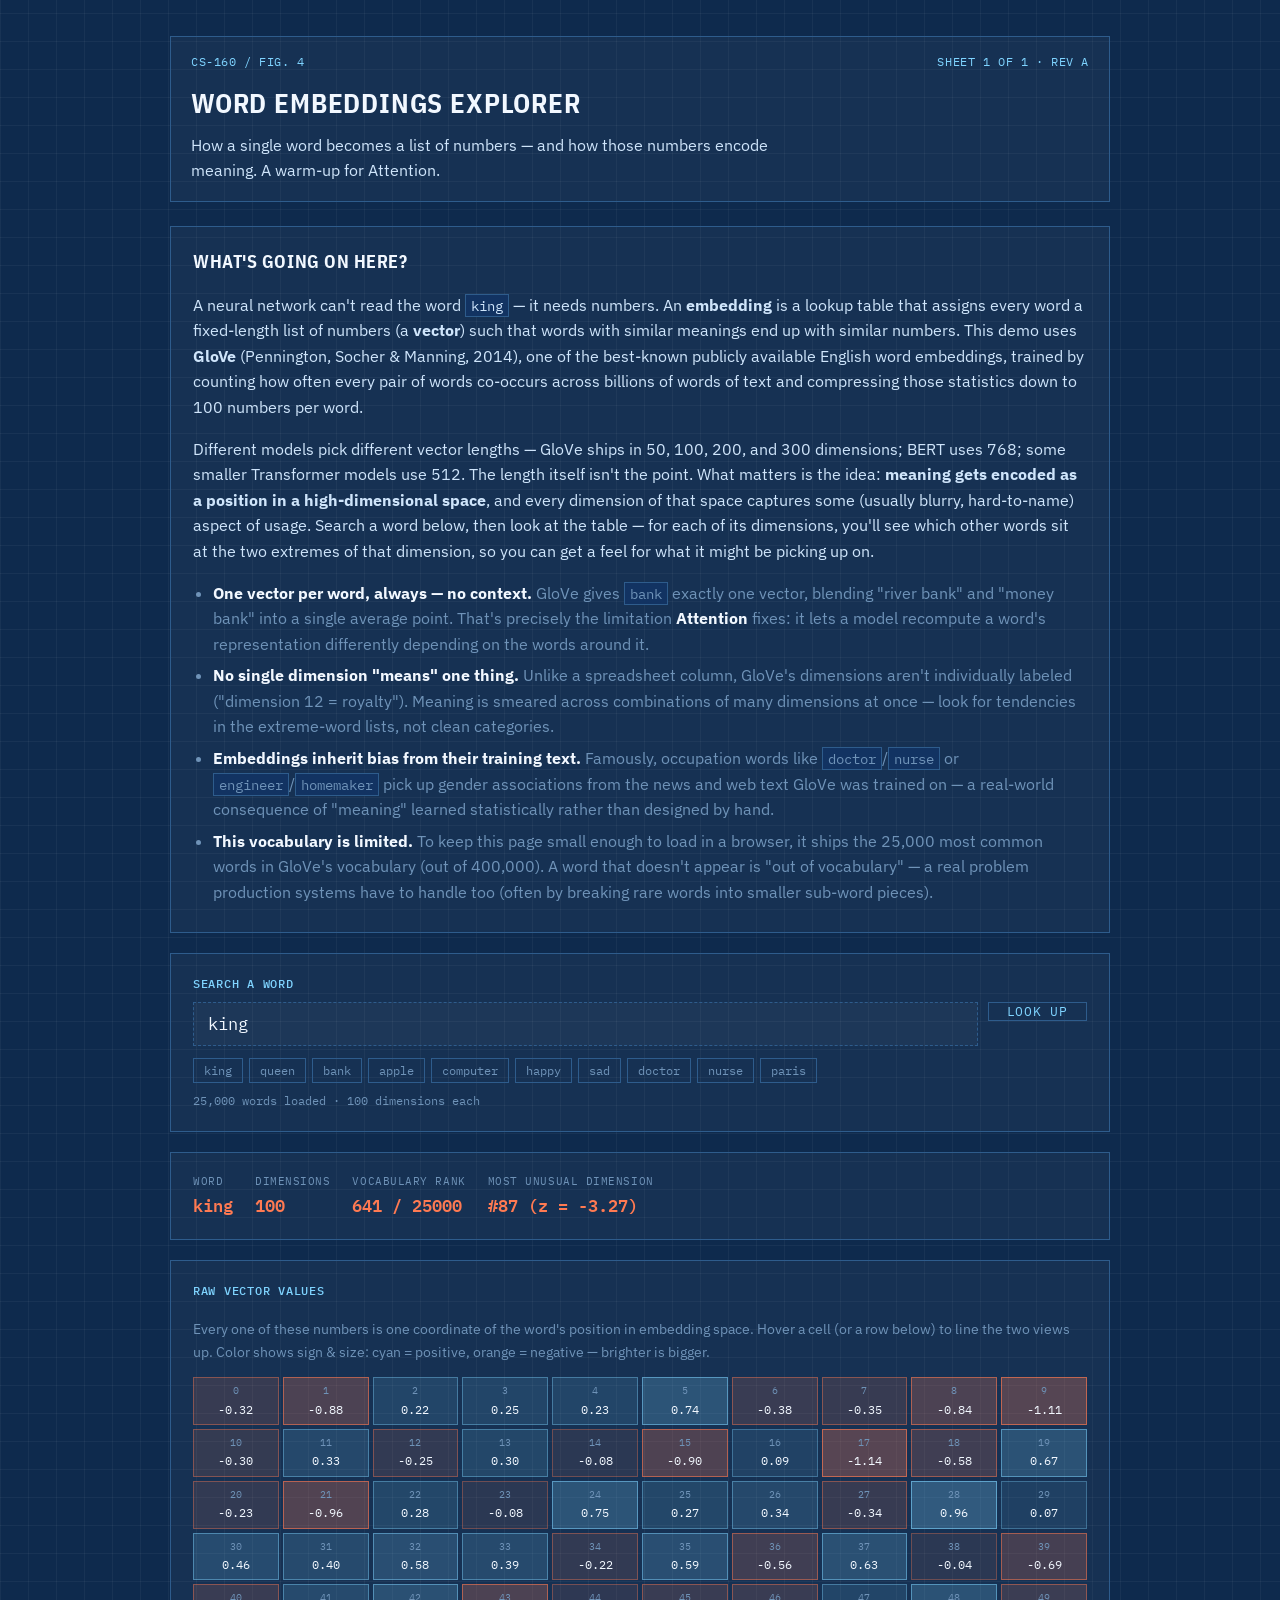
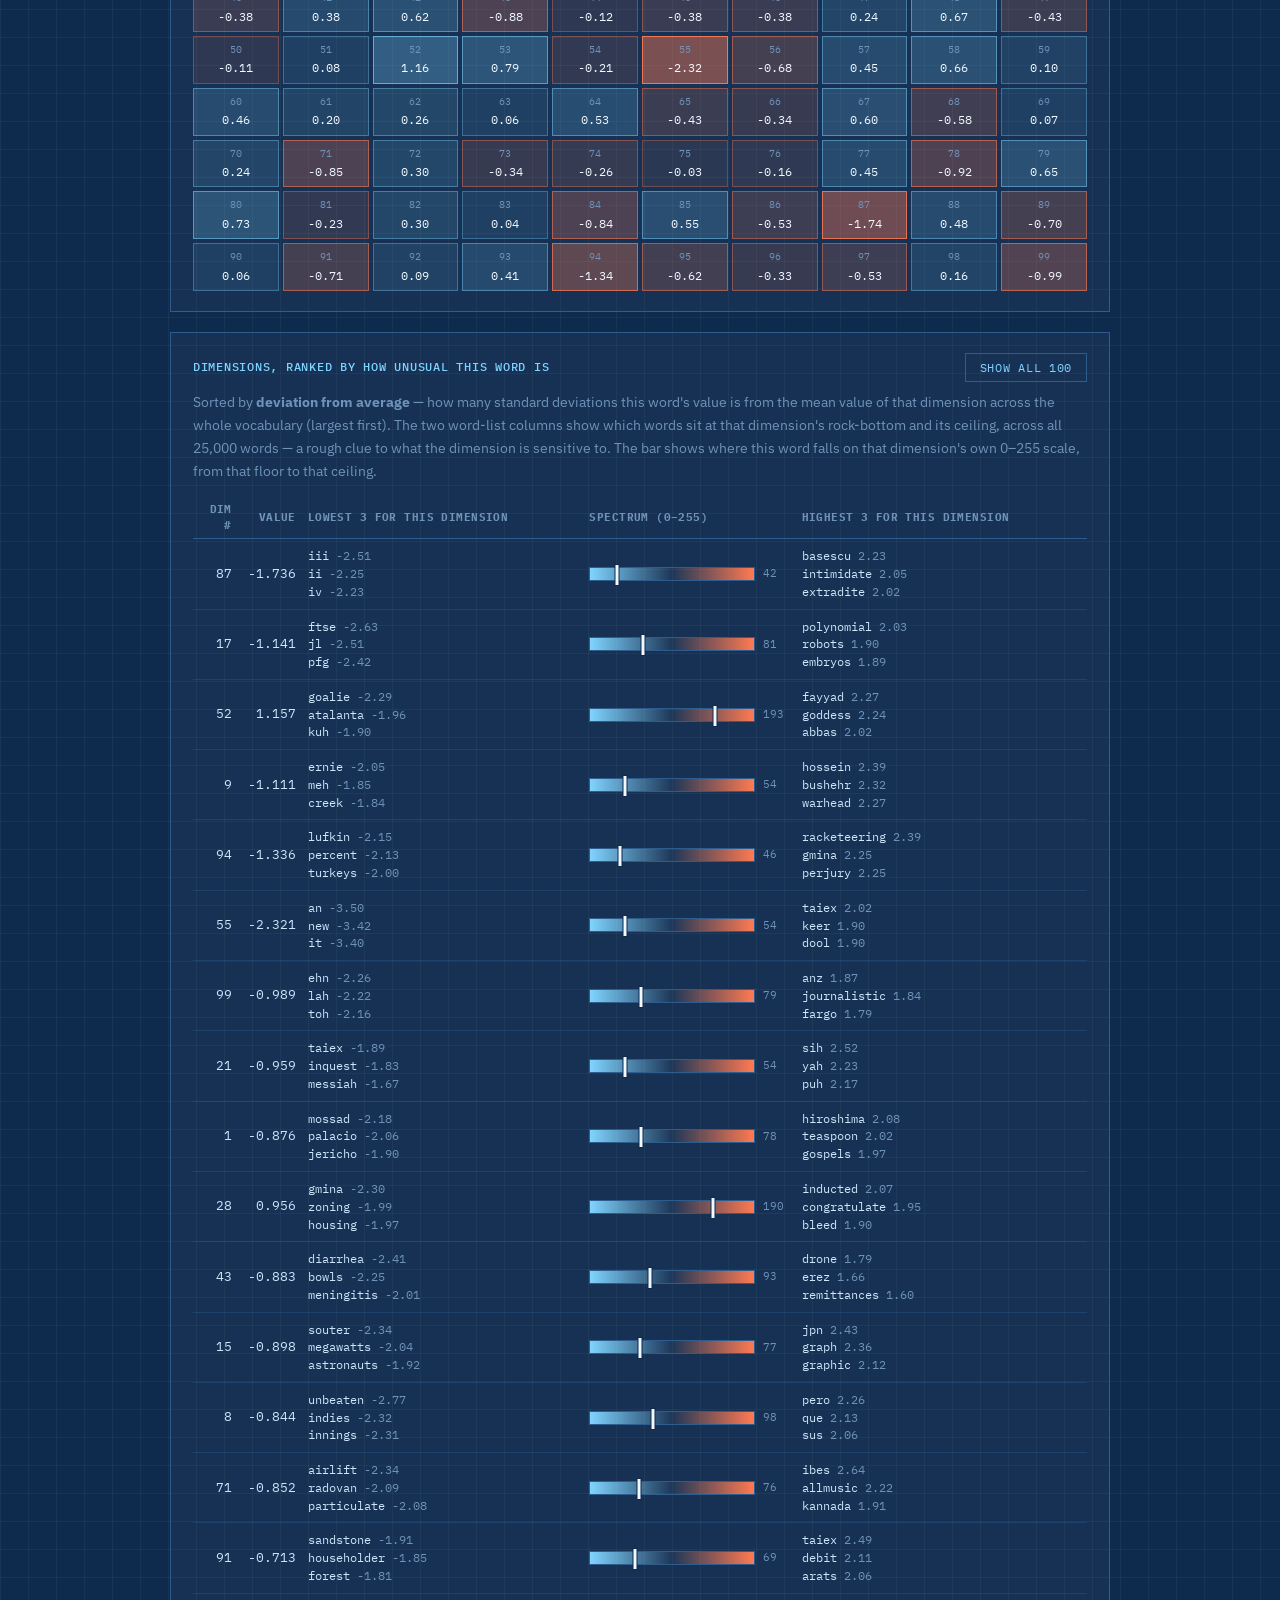
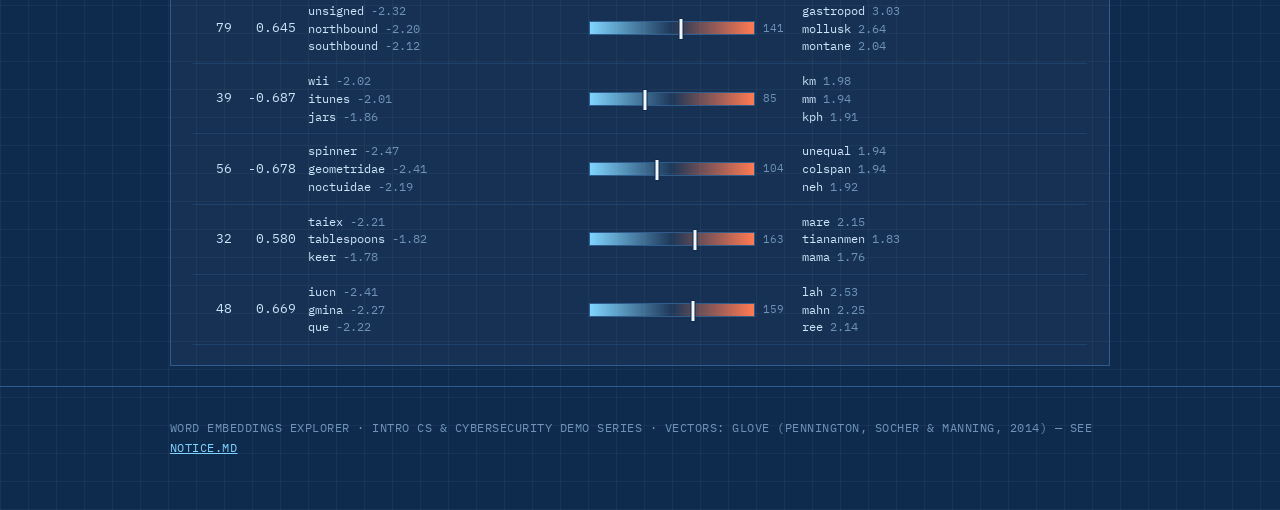
==== embeddings/index.html @ fc326fc6 "Add Word Embeddings Explorer demo Lets a student search a word and see its real 100-dimensional GloV" ====
<!doctype html>
<html lang="en">
<head>
<meta charset="UTF-8">
<meta name="viewport" content="width=device-width, initial-scale=1">
<title>Word Embeddings Explorer</title>
<meta name="description" content="Search a word and see the 100 numbers that encode its meaning — GloVe word embeddings, dimension by dimension, as a warm-up for Attention.">
<link rel="preconnect" href="https://fonts.googleapis.com">
<link rel="preconnect" href="https://fonts.gstatic.com" crossorigin>
<link rel="stylesheet" href="https://fonts.googleapis.com/css2?family=IBM+Plex+Sans:wght@400;500;600;700&family=IBM+Plex+Sans+Condensed:wght@500;600;700&family=IBM+Plex+Mono:wght@400;500;600;700&display=swap">
<link rel="stylesheet" href="../assets/theme.css">
<link rel="stylesheet" href="style.css">
</head>
<body>

<header class="site-header">
  <div class="wrap">
    <div class="title-block">
      <div class="tb-meta">
        <span>CS-160 / Fig. 4</span>
        <span>Sheet 1 of 1 &middot; Rev A</span>
      </div>
      <h1>Word Embeddings Explorer</h1>
      <p class="subtitle">How a single word becomes a list of numbers &mdash; and how those numbers encode meaning. A warm-up for Attention.</p>
    </div>
  </div>
</header>

<main class="wrap">

  <article class="intro card">
    <h2>What's going on here?</h2>
    <p>
      A neural network can't read the word <code>king</code> &mdash; it needs numbers. An
      <strong>embedding</strong> is a lookup table that assigns every word a fixed-length list of
      numbers (a <strong>vector</strong>) such that words with similar meanings end up with similar
      numbers. This demo uses <strong>GloVe</strong> (Pennington, Socher &amp; Manning, 2014), one of
      the best-known publicly available English word embeddings, trained by counting how often every
      pair of words co-occurs across billions of words of text and compressing those statistics down
      to <span id="dims-inline">100</span> numbers per word.
    </p>
    <p>
      Different models pick different vector lengths &mdash; GloVe ships in 50, 100, 200, and 300
      dimensions; BERT uses 768; some smaller Transformer models use 512. The length itself isn't
      the point. What matters is the idea: <strong>meaning gets encoded as a position in a
      high-dimensional space</strong>, and every dimension of that space captures some (usually
      blurry, hard-to-name) aspect of usage. Search a word below, then look at the table &mdash;
      for each of its dimensions, you'll see which other words sit at the two extremes of that
      dimension, so you can get a feel for what it might be picking up on.
    </p>
    <ul class="takeaways">
      <li><strong>One vector per word, always &mdash; no context.</strong> GloVe gives
        <code>bank</code> exactly one vector, blending "river bank" and "money bank" into a single
        average point. That's precisely the limitation <strong>Attention</strong> fixes: it lets a
        model recompute a word's representation differently depending on the words around it.</li>
      <li><strong>No single dimension "means" one thing.</strong> Unlike a spreadsheet column, GloVe's
        dimensions aren't individually labeled ("dimension 12 = royalty"). Meaning is smeared across
        combinations of many dimensions at once &mdash; look for tendencies in the extreme-word lists,
        not clean categories.</li>
      <li><strong>Embeddings inherit bias from their training text.</strong> Famously, occupation
        words like <code>doctor</code>/<code>nurse</code> or <code>engineer</code>/<code>homemaker</code>
        pick up gender associations from the news and web text GloVe was trained on &mdash; a
        real-world consequence of "meaning" learned statistically rather than designed by hand.</li>
      <li><strong>This vocabulary is limited.</strong> To keep this page small enough to load in a
        browser, it ships the 25,000 most common words in GloVe's vocabulary (out of 400,000).
        A word that doesn't appear is "out of vocabulary" &mdash; a real problem production systems
        have to handle too (often by breaking rare words into smaller sub-word pieces).</li>
    </ul>
  </article>

  <section class="card">
    <label for="word-input" class="field-label">Search a word</label>
    <div class="search-row">
      <div class="search-input-wrap">
        <input type="text" id="word-input" autocomplete="off" spellcheck="false"
          placeholder="Type a word&hellip; (e.g. king, bank, happy)" value="king">
        <div id="suggestions" class="suggestions" hidden></div>
      </div>
      <button class="toggle-btn" id="search-btn" type="button">Look up</button>
    </div>
    <div class="chip-row" id="example-chips" aria-label="Example words"></div>
    <div class="input-meta" id="vocab-meta">Loading vocabulary&hellip;</div>
  </section>

  <p class="note-box" id="oov-note" hidden>
    <strong id="oov-word"></strong> isn't in this demo's 25,000-word vocabulary. Try a shorter,
    more common word &mdash; or a different form of it (e.g. singular instead of plural).
  </p>

  <div id="result-content" hidden>

    <section class="card">
      <div class="info-panel">
        <div class="info-item"><span class="k">Word</span><span class="v" id="stat-word">&mdash;</span></div>
        <div class="info-item"><span class="k">Dimensions</span><span class="v" id="stat-dims">&mdash;</span></div>
        <div class="info-item"><span class="k">Vocabulary rank</span><span class="v" id="stat-rank">&mdash;</span></div>
        <div class="info-item"><span class="k">Most unusual dimension</span><span class="v" id="stat-top-dim">&mdash;</span></div>
      </div>
    </section>

    <section class="card">
      <div class="field-label-row">
        <span class="field-label">Raw vector values</span>
      </div>
      <p class="table-note">
        Every one of these numbers is one coordinate of the word's position in embedding space.
        Hover a cell (or a row below) to line the two views up. Color shows sign &amp; size: cyan =
        positive, orange = negative &mdash; brighter is bigger.
      </p>
      <div id="vector-grid" class="vector-grid" aria-label="Raw embedding values"></div>
    </section>

    <section class="card">
      <div class="field-label-row">
        <h2 class="field-label table-title">Dimensions, ranked by how unusual this word is</h2>
        <button class="toggle-btn" id="toggle-dim-table" type="button" aria-expanded="false">Show all 100</button>
      </div>
      <p class="table-note">
        Sorted by <strong>deviation from average</strong> &mdash; how many standard deviations this
        word's value is from the mean value of that dimension across the whole vocabulary
        (largest first). The two word-list columns show which words sit at that dimension's
        rock-bottom and its ceiling, across all 25,000 words &mdash; a rough clue to what the
        dimension is sensitive to. The bar shows where this word falls on that dimension's own
        0&ndash;255 scale, from that floor to that ceiling.
      </p>
      <div class="dim-table-wrap">
        <table class="ascii-col dim-table">
          <thead>
            <tr>
              <th>Dim #</th>
              <th>Value</th>
              <th>Lowest 3 for this dimension</th>
              <th>Spectrum (0&ndash;255)</th>
              <th>Highest 3 for this dimension</th>
            </tr>
          </thead>
          <tbody id="dim-table-body"></tbody>
        </table>
      </div>
    </section>

  </div>

</main>

<footer class="site-footer">
  <div class="wrap">
    <p>Word Embeddings Explorer &middot; Intro CS &amp; Cybersecurity demo series &middot;
      Vectors: GloVe (Pennington, Socher &amp; Manning, 2014) &mdash; see
      <a href="NOTICE.md">NOTICE.md</a></p>
  </div>
</footer>

<script src="../assets/common.js"></script>
<script src="script.js"></script>
</body>
</html>
---- assets/theme.css ----
/* ============================================================
   CS-160 Demo Series — "Blueprint" shared design system
   ------------------------------------------------------------
   Link this file from any demo page, then add a small
   page-specific stylesheet after it for layout unique to that
   page. Component classes here (cards, tabs, chips, tables,
   buttons) are meant to be reused as-is across demos so the
   whole series reads as one visual system.
   ============================================================ */

:root {
  /* -- palette -------------------------------------------------
     Fixed dark "blueprint paper" theme by design, independent of
     the viewer's OS light/dark setting — like real blueprints,
     it doesn't have a light mode. */
  --bp-bg: #0e2a4d;
  --bp-bg-grid: rgba(255, 255, 255, 0.045);
  --bp-panel: #123362;
  --bp-panel-soft: rgba(255, 255, 255, 0.03);
  --bp-border: #2e5c8c;
  --bp-border-soft: rgba(127, 212, 255, 0.35);
  --bp-text: #cfe5fb;
  --bp-text-strong: #f2f8ff;
  --bp-muted: #6f93b8;

  --bp-accent: #7fd4ff;      /* cyan ink — structure, links, focus */
  --bp-highlight: #ff7a52;   /* redline — annotations, hover, active state */
  --bp-highlight-soft: rgba(255, 122, 82, 0.16);
  --bp-control: #ffb454;     /* amber — control characters */
  --bp-extended: #c792ea;    /* violet — extended-ASCII (128–255) */
  --bp-outside: #ff5d78;     /* red — outside ASCII range entirely */

  --font-display: "IBM Plex Sans Condensed", "Arial Narrow", sans-serif;
  --font-body: "IBM Plex Sans", -apple-system, BlinkMacSystemFont, sans-serif;
  --font-mono: "IBM Plex Mono", "SFMono-Regular", Consolas, monospace;
}

* { box-sizing: border-box; }

html { color-scheme: dark; }

body {
  margin: 0;
  background:
    repeating-linear-gradient(0deg, var(--bp-bg-grid) 0 1px, transparent 1px 28px),
    repeating-linear-gradient(90deg, var(--bp-bg-grid) 0 1px, transparent 1px 28px),
    var(--bp-bg);
  color: var(--bp-text);
  font-family: var(--font-body);
  line-height: 1.6;
}

.wrap { max-width: 980px; margin: 0 auto; padding: 0 20px; }

a { color: var(--bp-accent); }

:focus-visible {
  outline: 2px solid var(--bp-accent);
  outline-offset: 2px;
}

/* ---------- Title block (page header) ---------- */
.site-header { padding: 36px 0 24px; }
.title-block {
  border: 1px solid var(--bp-border);
  background: var(--bp-panel-soft);
  padding: 16px 20px 18px;
}
.title-block .tb-meta {
  display: flex;
  justify-content: space-between;
  font-family: var(--font-mono);
  font-size: 0.72rem;
  letter-spacing: 0.05em;
  color: var(--bp-accent);
  text-transform: uppercase;
  margin-bottom: 10px;
  flex-wrap: wrap;
  gap: 8px;
}
.title-block h1 {
  margin: 0 0 8px;
  font-family: var(--font-display);
  font-weight: 700;
  text-transform: uppercase;
  letter-spacing: 0.03em;
  font-size: 1.7rem;
  color: var(--bp-text-strong);
}
.title-block .subtitle {
  margin: 0;
  color: var(--bp-text);
  font-size: 0.98rem;
  max-width: 640px;
}

/* ---------- Tabs ---------- */
.tabs {
  display: flex;
  gap: 4px;
  border-bottom: 1px solid var(--bp-border);
  padding-top: 14px;
  position: sticky;
  top: 0;
  z-index: 10;
  background: var(--bp-bg);
  flex-wrap: wrap;
}
.tab-btn {
  appearance: none;
  border: 1px solid transparent;
  border-bottom: none;
  background: transparent;
  padding: 9px 14px;
  font-family: var(--font-mono);
  font-size: 0.85rem;
  text-transform: uppercase;
  letter-spacing: 0.04em;
  color: var(--bp-muted);
  cursor: pointer;
  display: flex;
  align-items: center;
  gap: 8px;
}
.tab-btn::before { content: "["; color: var(--bp-border); }
.tab-btn::after { content: "]"; color: var(--bp-border); }
.tab-btn:hover { color: var(--bp-text); }
.tab-btn.active {
  color: var(--bp-accent);
  border-color: var(--bp-border);
  border-bottom: 2px solid var(--bp-bg);
  margin-bottom: -1px;
  background: var(--bp-panel-soft);
}
.tab-btn.active::before,
.tab-btn.active::after { color: var(--bp-accent); }
.badge {
  font-family: var(--font-mono);
  font-size: 0.62rem;
  text-transform: uppercase;
  letter-spacing: 0.03em;
  color: var(--bp-bg);
  background: var(--bp-accent);
  padding: 2px 6px;
  border-radius: 2px;
}

/* ---------- Cards / panels ---------- */
.card {
  background: var(--bp-panel-soft);
  border: 1px solid var(--bp-border);
  padding: 20px 22px;
  margin-bottom: 20px;
}
.intro h2 {
  margin-top: 0;
  font-family: var(--font-display);
  text-transform: uppercase;
  letter-spacing: 0.03em;
  color: var(--bp-text-strong);
  font-size: 1.15rem;
}
.intro p { color: var(--bp-text); }
.intro code {
  font-family: var(--font-mono);
  background: var(--bp-panel);
  border: 1px solid var(--bp-border);
  padding: 1px 5px;
  font-size: 0.9em;
}
.takeaways {
  margin: 14px 0 0;
  padding-left: 20px;
  color: var(--bp-muted);
}
.takeaways li { margin-bottom: 6px; }
.takeaways strong { color: var(--bp-text-strong); }

/* ---------- Field labels / inputs ---------- */
.field-label {
  display: block;
  font-family: var(--font-mono);
  font-weight: 500;
  font-size: 0.78rem;
  text-transform: uppercase;
  letter-spacing: 0.06em;
  color: var(--bp-accent);
  margin-bottom: 8px;
}
.field-label-row {
  display: flex;
  align-items: center;
  justify-content: space-between;
  margin-bottom: 8px;
  flex-wrap: wrap;
  gap: 8px;
}
.table-title { margin: 0; }

textarea#input-text {
  width: 100%;
  font-family: var(--font-mono);
  font-size: 1rem;
  padding: 12px 14px;
  border: 1px dashed var(--bp-border);
  background: var(--bp-panel-soft);
  color: var(--bp-text-strong);
  resize: vertical;
}
textarea#input-text:focus {
  outline: none;
  border-style: solid;
  border-color: var(--bp-accent);
  box-shadow: 0 0 0 3px var(--bp-highlight-soft);
}
.input-meta {
  margin-top: 8px;
  font-family: var(--font-mono);
  font-size: 0.78rem;
  color: var(--bp-muted);
}

/* ---------- Info panel ---------- */
.info-panel {
  display: flex;
  flex-wrap: wrap;
  gap: 22px;
  min-height: 34px;
  align-items: center;
}
.info-empty .info-hint { color: var(--bp-muted); font-style: italic; }
.info-item { display: flex; flex-direction: column; gap: 2px; }
.info-item .k {
  font-family: var(--font-mono);
  font-size: 0.68rem;
  text-transform: uppercase;
  letter-spacing: 0.05em;
  color: var(--bp-muted);
}
.info-item .v {
  font-family: var(--font-mono);
  font-size: 1.05rem;
  font-weight: 600;
  color: var(--bp-highlight);
}
.info-item .v.glyph { font-size: 1.4rem; min-width: 1.4em; }

/* ---------- Character / code chip views ---------- */
.char-view, .code-view {
  display: flex;
  flex-wrap: wrap;
  gap: 4px;
  font-family: var(--font-mono);
  line-height: 1.4;
}
.unit {
  display: inline-flex;
  align-items: center;
  justify-content: center;
  padding: 4px 7px;
  background: var(--bp-panel-soft);
  border: 1px solid var(--bp-border);
  color: var(--bp-text);
  cursor: default;
  transition: background 120ms ease, border-color 120ms ease, transform 120ms ease;
  font-size: 0.95rem;
}
.char-view .unit { min-width: 1.9em; font-size: 1.05rem; }
.code-view .unit { font-size: 0.85rem; }

.unit.control { color: var(--bp-control); border-color: color-mix(in srgb, var(--bp-control) 45%, var(--bp-border)); font-size: 0.72rem; padding: 4px 6px; }
.unit.extended { color: var(--bp-extended); border-color: color-mix(in srgb, var(--bp-extended) 45%, var(--bp-border)); }
.unit.outside { color: var(--bp-outside); border-color: color-mix(in srgb, var(--bp-outside) 45%, var(--bp-border)); }

.unit.active {
  background: var(--bp-highlight-soft);
  border-color: var(--bp-highlight);
  color: var(--bp-highlight-strong);
  transform: translateY(-1px);
}

/* ---------- Cost tiers ----------
   Generic escalating-cost scale reused anywhere a demo needs to show
   "this costs more than that" (UTF-8 byte length, Huffman code length,
   etc). t1 is the implicit default (no class needed); t2/t3/t4 escalate
   from amber to violet to red, the same hues used for ASCII's
   control/extended/outside categories. Bare classes carry color+fill so
   they work on table cells and SVG text alike; the .unit variants add a
   matching border. */
.t2 { color: var(--bp-control); fill: var(--bp-control); }
.t3 { color: var(--bp-extended); fill: var(--bp-extended); }
.t4 { color: var(--bp-outside); fill: var(--bp-outside); }
.unit.t2 { border-color: color-mix(in srgb, var(--bp-control) 45%, var(--bp-border)); }
.unit.t3 { border-color: color-mix(in srgb, var(--bp-extended) 45%, var(--bp-border)); }
.unit.t4 { border-color: color-mix(in srgb, var(--bp-outside) 45%, var(--bp-border)); }
table.ascii-col td.t2 { color: var(--bp-control); }
table.ascii-col td.t3 { color: var(--bp-extended); }
table.ascii-col td.t4 { color: var(--bp-outside); }

/* ---------- Size-comparison bars ----------
   Reusable "this vs. that" byte/bit comparison, used by the Unicode and
   Huffman tabs to make a size tradeoff visible at a glance. */
.size-bars { display: flex; flex-direction: column; gap: 10px; margin-top: 6px; }
.size-bar-row { display: flex; align-items: center; gap: 10px; }
.size-bar-label {
  width: 150px;
  flex-shrink: 0;
  font-family: var(--font-mono);
  font-size: 0.76rem;
  color: var(--bp-muted);
  text-transform: uppercase;
  letter-spacing: 0.03em;
}
.size-bar-track {
  flex: 1;
  height: 14px;
  background: var(--bp-panel-soft);
  border: 1px solid var(--bp-border);
  overflow: hidden;
}
.size-bar-fill { height: 100%; background: var(--bp-accent); transition: width 150ms ease; }
.size-bar-fill.cost { background: var(--bp-highlight); }
.size-bar-fill.impossible {
  background: repeating-linear-gradient(45deg, var(--bp-border) 0 6px, transparent 6px 12px);
}
.size-bar-value {
  width: 78px;
  flex-shrink: 0;
  text-align: right;
  font-family: var(--font-mono);
  font-size: 0.76rem;
  color: var(--bp-text-strong);
  font-variant-numeric: tabular-nums;
}
.note-box {
  margin-top: 14px;
  font-size: 0.88rem;
  color: var(--bp-muted);
  border-left: 2px solid var(--bp-border);
  padding-left: 12px;
}
.note-box strong { color: var(--bp-text-strong); }

/* ---------- Reference tables ---------- */
.table-note { color: var(--bp-muted); font-size: 0.9rem; margin-top: 0; }
.ascii-table-wrap {
  display: grid;
  grid-template-columns: repeat(4, 1fr);
  gap: 12px;
  overflow-x: auto;
}
table.ascii-col {
  border-collapse: collapse;
  width: 100%;
  font-family: var(--font-mono);
  font-size: 0.8rem;
  font-variant-numeric: tabular-nums;
}
table.ascii-col th {
  text-align: left;
  font-family: var(--font-mono);
  font-size: 0.66rem;
  text-transform: uppercase;
  letter-spacing: 0.04em;
  color: var(--bp-muted);
  border-bottom: 1px solid var(--bp-border);
  padding: 4px 6px;
}
table.ascii-col td {
  padding: 3px 6px;
  border-bottom: 1px solid rgba(46, 92, 140, 0.4);
  color: var(--bp-text);
}
table.ascii-col tr.active-row td {
  background: var(--bp-highlight-soft);
  color: var(--bp-highlight-strong);
}
table.ascii-col tr.control-row td:last-child { color: var(--bp-control); }

@media (max-width: 860px) { .ascii-table-wrap { grid-template-columns: repeat(2, 1fr); } }
@media (max-width: 520px) {
  .ascii-table-wrap { grid-template-columns: 1fr; }
  .title-block h1 { font-size: 1.3rem; }
}

/* ---------- Buttons ---------- */
.copy-btn, .toggle-btn {
  appearance: none;
  border: 1px solid var(--bp-border);
  background: transparent;
  color: var(--bp-accent);
  padding: 6px 14px;
  font-family: var(--font-mono);
  font-size: 0.72rem;
  text-transform: uppercase;
  letter-spacing: 0.06em;
  cursor: pointer;
}
.copy-btn:hover, .toggle-btn:hover { border-color: var(--bp-accent); background: var(--bp-panel-soft); }
.copy-btn.copied { background: var(--bp-accent); color: var(--bp-bg); border-color: var(--bp-accent); }

/* ---------- Footer ---------- */
.site-footer {
  border-top: 1px solid var(--bp-border);
  padding: 18px 0 40px;
  color: var(--bp-muted);
  font-family: var(--font-mono);
  font-size: 0.78rem;
  text-transform: uppercase;
  letter-spacing: 0.04em;
}

.tab-panel[hidden] { display: none; }
---- embeddings/style.css ----
/* Page-specific layout for the Word Embeddings Explorer.
   Shared look ("Blueprint") lives in ../assets/theme.css —
   only things unique to this page go here. */

main { padding: 28px 0 60px; }

/* ---------- Search ---------- */
.search-row {
  display: flex;
  gap: 10px;
  align-items: flex-start;
}
.search-input-wrap {
  position: relative;
  flex: 1;
  min-width: 0;
}
#word-input {
  width: 100%;
  font-family: var(--font-mono);
  font-size: 1.05rem;
  padding: 10px 14px;
  border: 1px dashed var(--bp-border);
  background: var(--bp-panel-soft);
  color: var(--bp-text-strong);
}
#word-input:focus {
  outline: none;
  border-style: solid;
  border-color: var(--bp-accent);
  box-shadow: 0 0 0 3px var(--bp-highlight-soft);
}
#search-btn { flex-shrink: 0; padding: 0 18px; font-size: 0.8rem; }

.suggestions {
  position: absolute;
  top: 100%;
  left: 0;
  right: 0;
  z-index: 20;
  background: var(--bp-panel);
  border: 1px solid var(--bp-border);
  border-top: none;
  max-height: 260px;
  overflow-y: auto;
}
.suggestion-item {
  padding: 7px 14px;
  font-family: var(--font-mono);
  font-size: 0.9rem;
  color: var(--bp-text);
  cursor: pointer;
}
.suggestion-item:hover,
.suggestion-item.active {
  background: var(--bp-highlight-soft);
  color: var(--bp-highlight-strong, var(--bp-text-strong));
}

.chip-row {
  display: flex;
  flex-wrap: wrap;
  gap: 6px;
  margin-top: 12px;
}
.chip-row .word-chip {
  appearance: none;
  border: 1px solid var(--bp-border);
  background: transparent;
  color: var(--bp-muted);
  padding: 4px 10px;
  font-family: var(--font-mono);
  font-size: 0.76rem;
  cursor: pointer;
}
.chip-row .word-chip:hover {
  color: var(--bp-accent);
  border-color: var(--bp-accent);
}

/* ---------- Raw vector grid ---------- */
.vector-grid {
  display: grid;
  grid-template-columns: repeat(10, 1fr);
  gap: 4px;
  font-family: var(--font-mono);
}
.vector-cell {
  display: flex;
  flex-direction: column;
  align-items: center;
  gap: 2px;
  padding: 5px 2px;
  border: 1px solid var(--bp-border);
  background: var(--bp-panel-soft);
  cursor: default;
  transition: transform 120ms ease, border-color 120ms ease, background 120ms ease;
}
.vector-cell .vc-dim {
  font-size: 0.6rem;
  color: var(--bp-muted);
}
.vector-cell .vc-val {
  font-size: 0.72rem;
  font-variant-numeric: tabular-nums;
  color: var(--bp-text-strong);
}
.vector-cell.hover-active {
  border-color: var(--bp-highlight);
  transform: translateY(-1px);
  background: var(--bp-highlight-soft);
}
@media (max-width: 700px) { .vector-grid { grid-template-columns: repeat(5, 1fr); } }

/* ---------- Dimension table ---------- */
.dim-table-wrap { overflow-x: auto; }
table.dim-table { min-width: 720px; }
table.dim-table td { vertical-align: middle; padding-top: 8px; padding-bottom: 8px; }
table.dim-table th:nth-child(1),
table.dim-table td:nth-child(1) { text-align: right; width: 3.5em; }
table.dim-table th:nth-child(2),
table.dim-table td:nth-child(2) { text-align: right; width: 5em; }
table.dim-table td:nth-child(3),
table.dim-table td:nth-child(5) { font-size: 0.74rem; color: var(--bp-muted); }
table.dim-table td:nth-child(4) { min-width: 160px; }

table.dim-table tbody tr.hover-active td {
  background: var(--bp-highlight-soft);
}
table.dim-table td.this-word { color: var(--bp-highlight); font-weight: 600; }

.extreme-word { display: block; line-height: 1.5; }
.extreme-word .ew-w { color: var(--bp-text); }
.extreme-word .ew-v { color: var(--bp-muted); }
.extreme-word.this-word .ew-w,
.extreme-word.this-word .ew-v { color: var(--bp-highlight); font-weight: 600; }

/* Spectrum: a 0–255 track with a marker showing where the current
   word's value falls between that dimension's lowest and highest word. */
.spectrum-cell { display: flex; align-items: center; gap: 8px; }
.spectrum {
  position: relative;
  flex: 1;
  height: 14px;
  background: linear-gradient(90deg, var(--bp-accent), var(--bp-panel-soft) 50%, var(--bp-highlight));
  border: 1px solid var(--bp-border);
}
.spectrum .spectrum-marker {
  position: absolute;
  top: -3px;
  width: 3px;
  height: 20px;
  background: var(--bp-text-strong);
  box-shadow: 0 0 0 1px var(--bp-bg);
  transform: translateX(-1.5px);
}
.spectrum-byte {
  flex-shrink: 0;
  width: 2.4em;
  font-size: 0.68rem;
  color: var(--bp-muted);
  font-variant-numeric: tabular-nums;
}
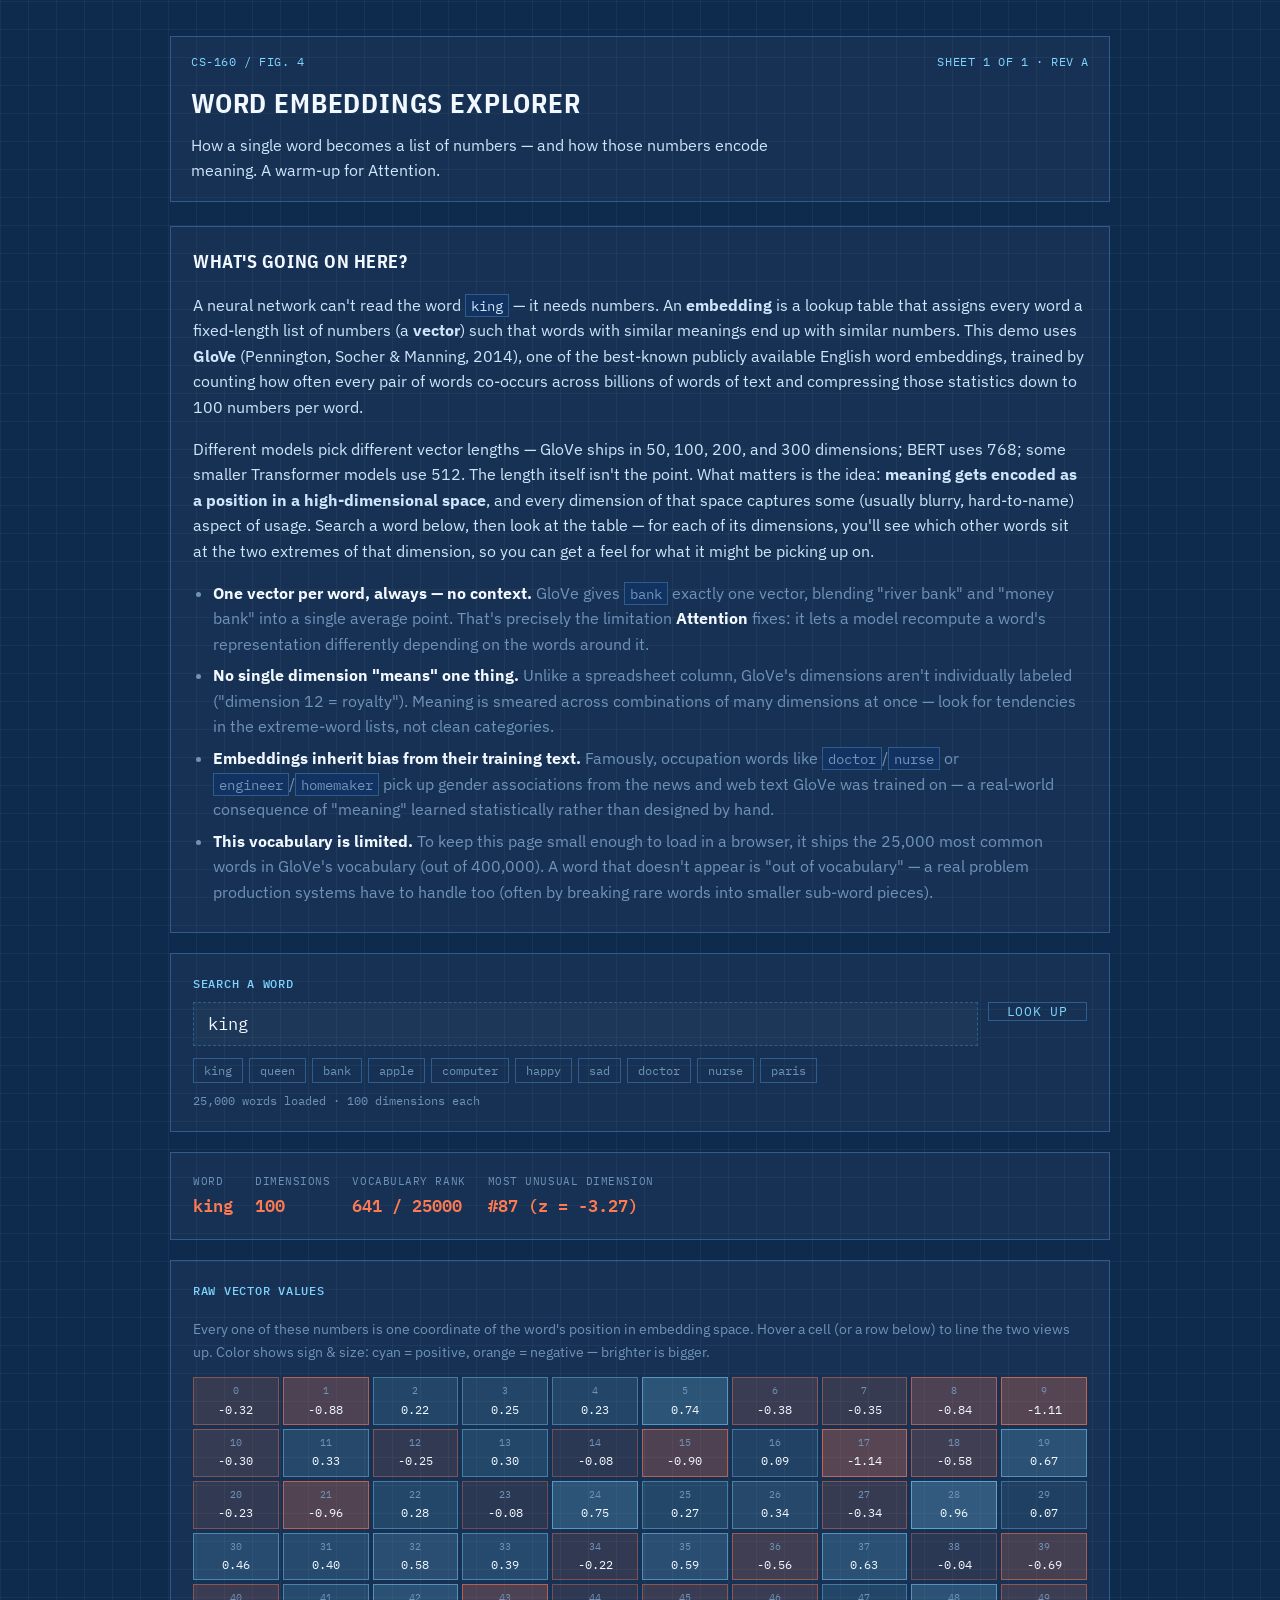
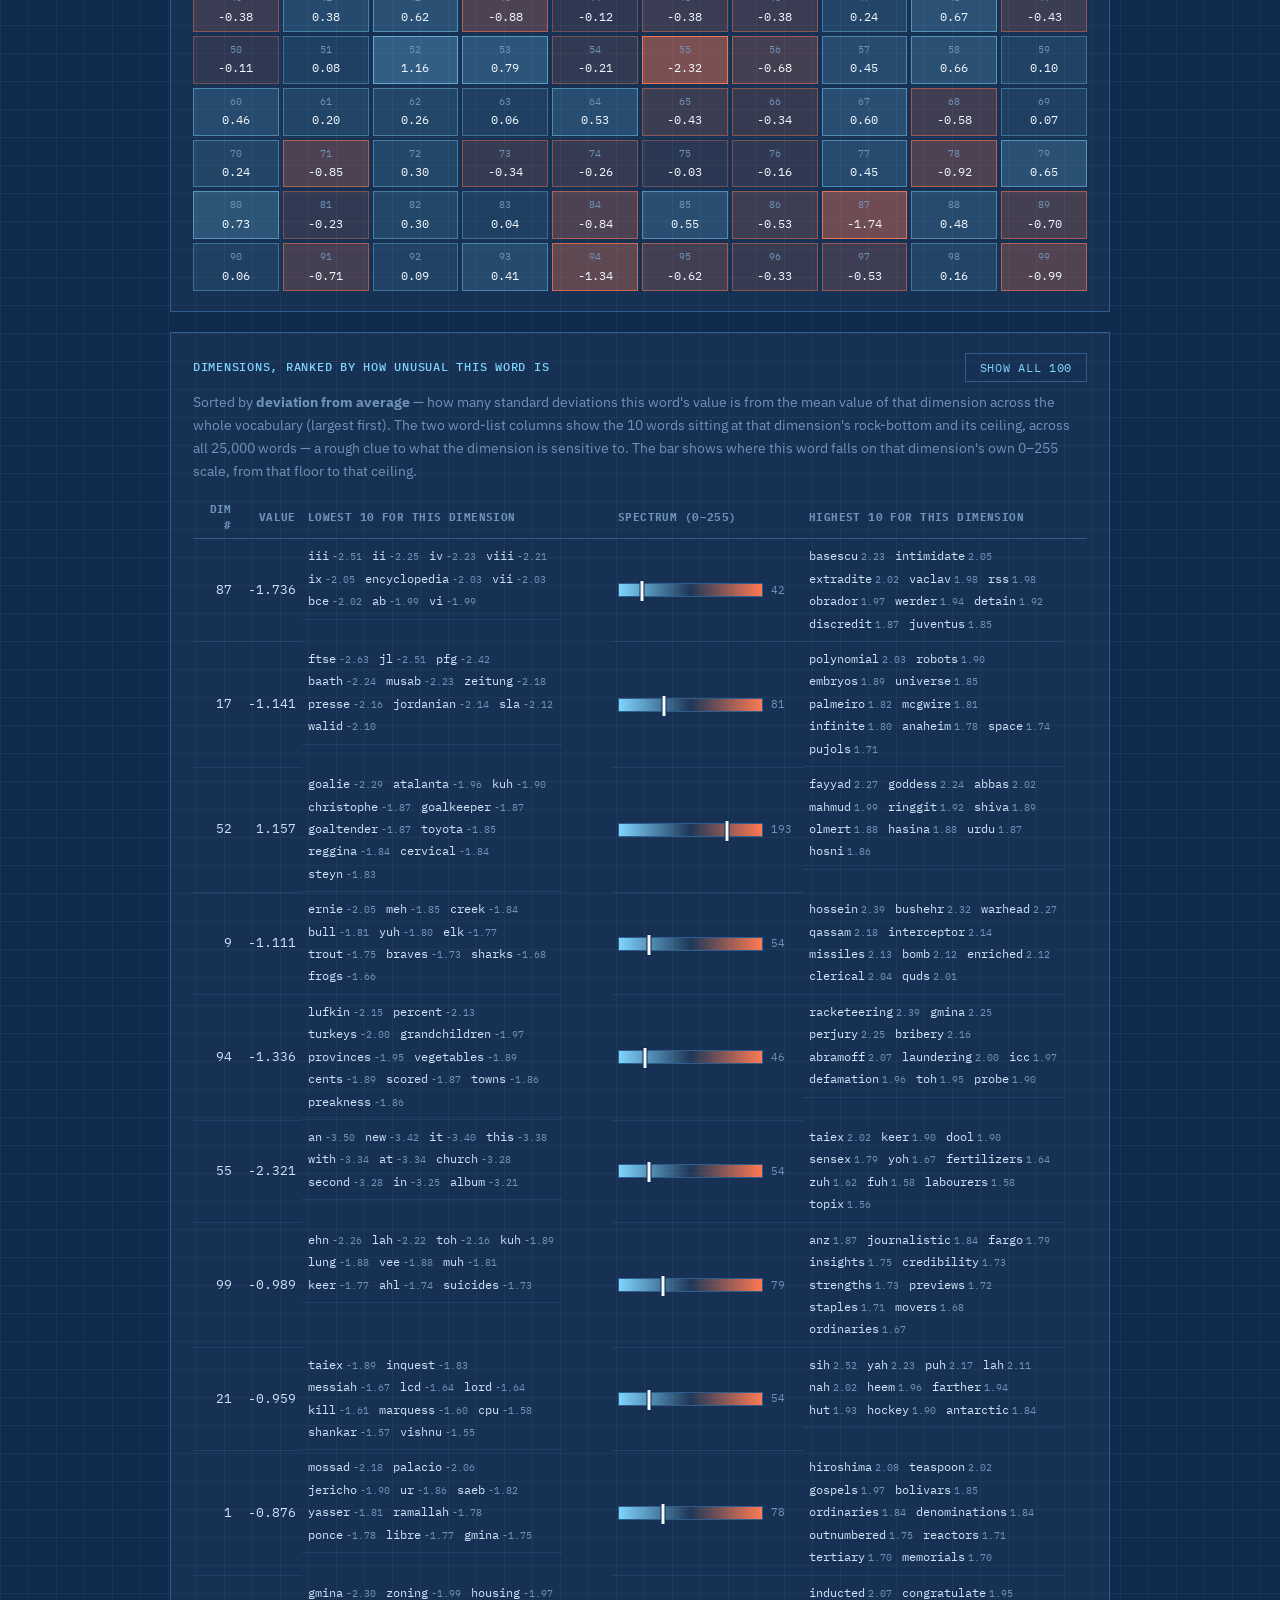
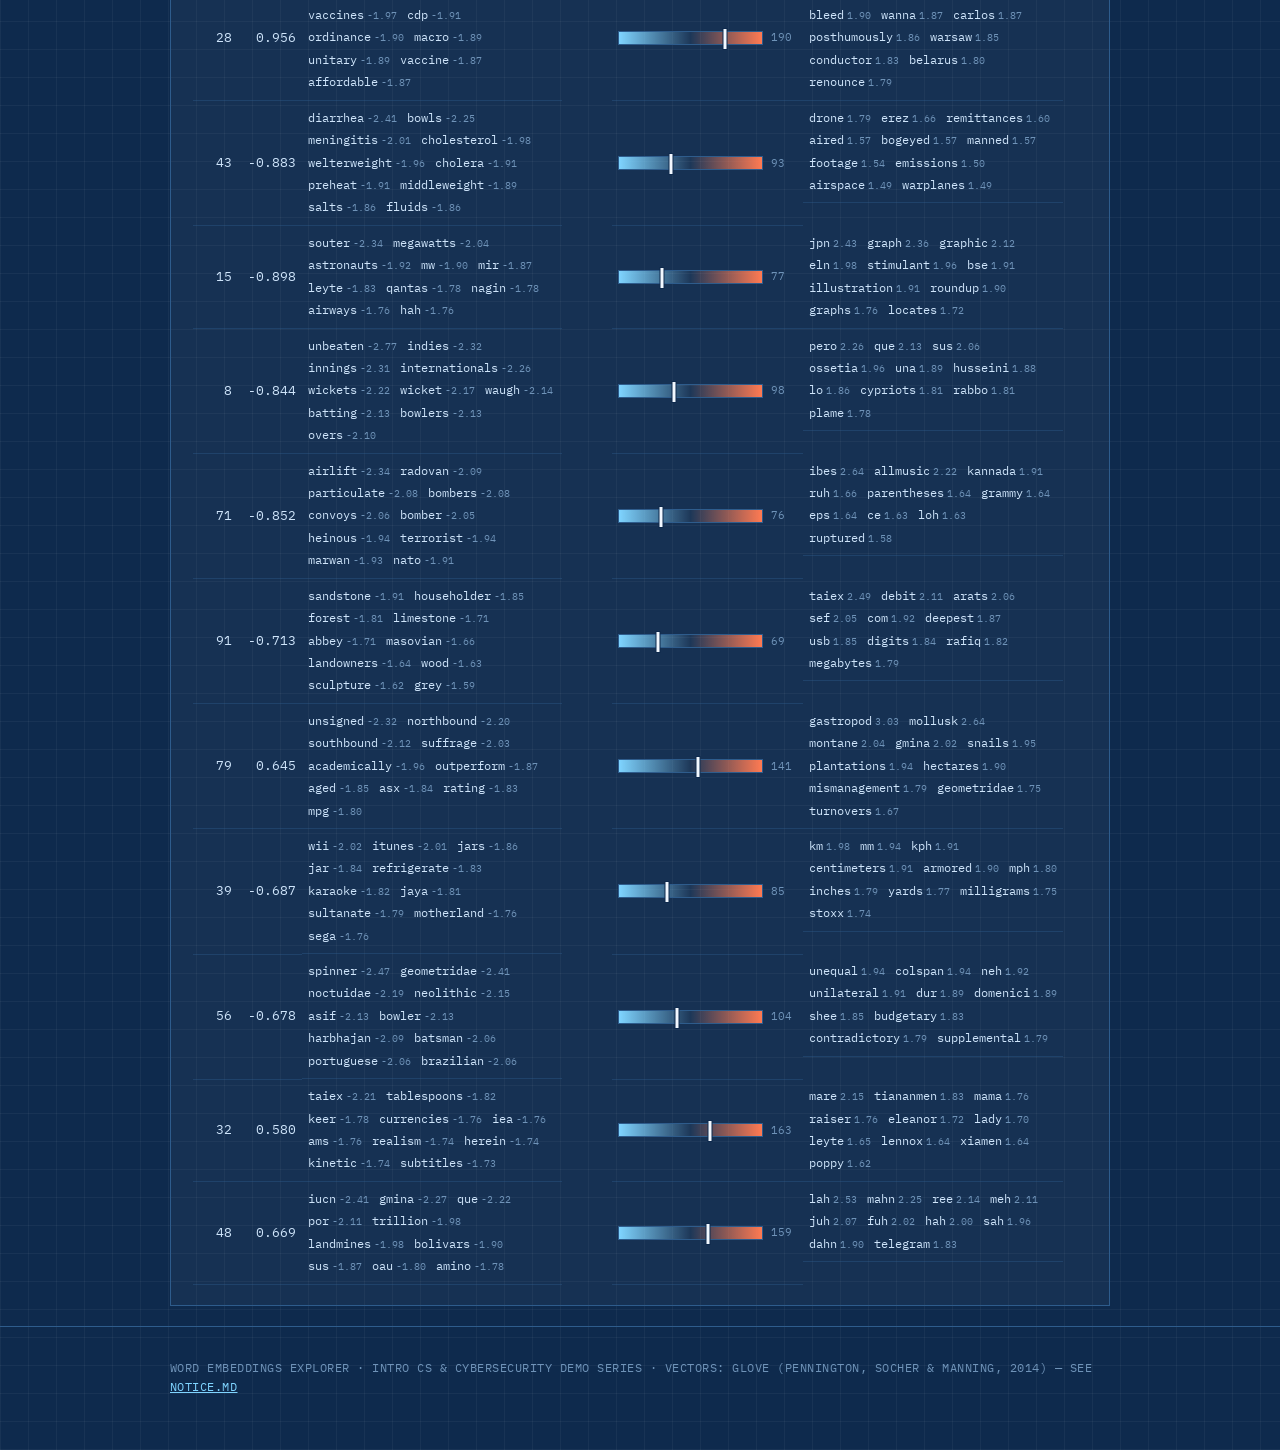
==== commit c2c792c3: "Show top/bottom 10 words per dimension in embeddings demo Widens each dimension's extreme-word lists" ====
--- a/embeddings/index.html
+++ b/embeddings/index.html
@@ -118,7 +118,7 @@
       <p class="table-note">
         Sorted by <strong>deviation from average</strong> &mdash; how many standard deviations this
         word's value is from the mean value of that dimension across the whole vocabulary
-        (largest first). The two word-list columns show which words sit at that dimension's
+        (largest first). The two word-list columns show the 10 words sitting at that dimension's
         rock-bottom and its ceiling, across all 25,000 words &mdash; a rough clue to what the
         dimension is sensitive to. The bar shows where this word falls on that dimension's own
         0&ndash;255 scale, from that floor to that ceiling.
@@ -129,9 +129,9 @@
             <tr>
               <th>Dim #</th>
               <th>Value</th>
-              <th>Lowest 3 for this dimension</th>
+              <th>Lowest 10 for this dimension</th>
               <th>Spectrum (0&ndash;255)</th>
-              <th>Highest 3 for this dimension</th>
+              <th>Highest 10 for this dimension</th>
             </tr>
           </thead>
           <tbody id="dim-table-body"></tbody>
--- a/embeddings/style.css
+++ b/embeddings/style.css
@@ -114,24 +114,37 @@
 
 /* ---------- Dimension table ---------- */
 .dim-table-wrap { overflow-x: auto; }
-table.dim-table { min-width: 720px; }
+table.dim-table { min-width: 920px; }
 table.dim-table td { vertical-align: middle; padding-top: 8px; padding-bottom: 8px; }
 table.dim-table th:nth-child(1),
 table.dim-table td:nth-child(1) { text-align: right; width: 3.5em; }
 table.dim-table th:nth-child(2),
 table.dim-table td:nth-child(2) { text-align: right; width: 5em; }
 table.dim-table td:nth-child(3),
-table.dim-table td:nth-child(5) { font-size: 0.74rem; color: var(--bp-muted); }
+table.dim-table td:nth-child(5) {
+  font-size: 0.72rem;
+  color: var(--bp-muted);
+  display: flex;
+  flex-wrap: wrap;
+  align-content: flex-start;
+  gap: 4px 10px;
+  min-width: 230px;
+  max-width: 260px;
+}
 table.dim-table td:nth-child(4) { min-width: 160px; }
 
 table.dim-table tbody tr.hover-active td {
   background: var(--bp-highlight-soft);
 }
-table.dim-table td.this-word { color: var(--bp-highlight); font-weight: 600; }
 
-.extreme-word { display: block; line-height: 1.5; }
+.extreme-word {
+  display: inline-flex;
+  align-items: baseline;
+  gap: 3px;
+  white-space: nowrap;
+}
 .extreme-word .ew-w { color: var(--bp-text); }
-.extreme-word .ew-v { color: var(--bp-muted); }
+.extreme-word .ew-v { color: var(--bp-muted); font-size: 0.9em; }
 .extreme-word.this-word .ew-w,
 .extreme-word.this-word .ew-v { color: var(--bp-highlight); font-weight: 600; }
 
